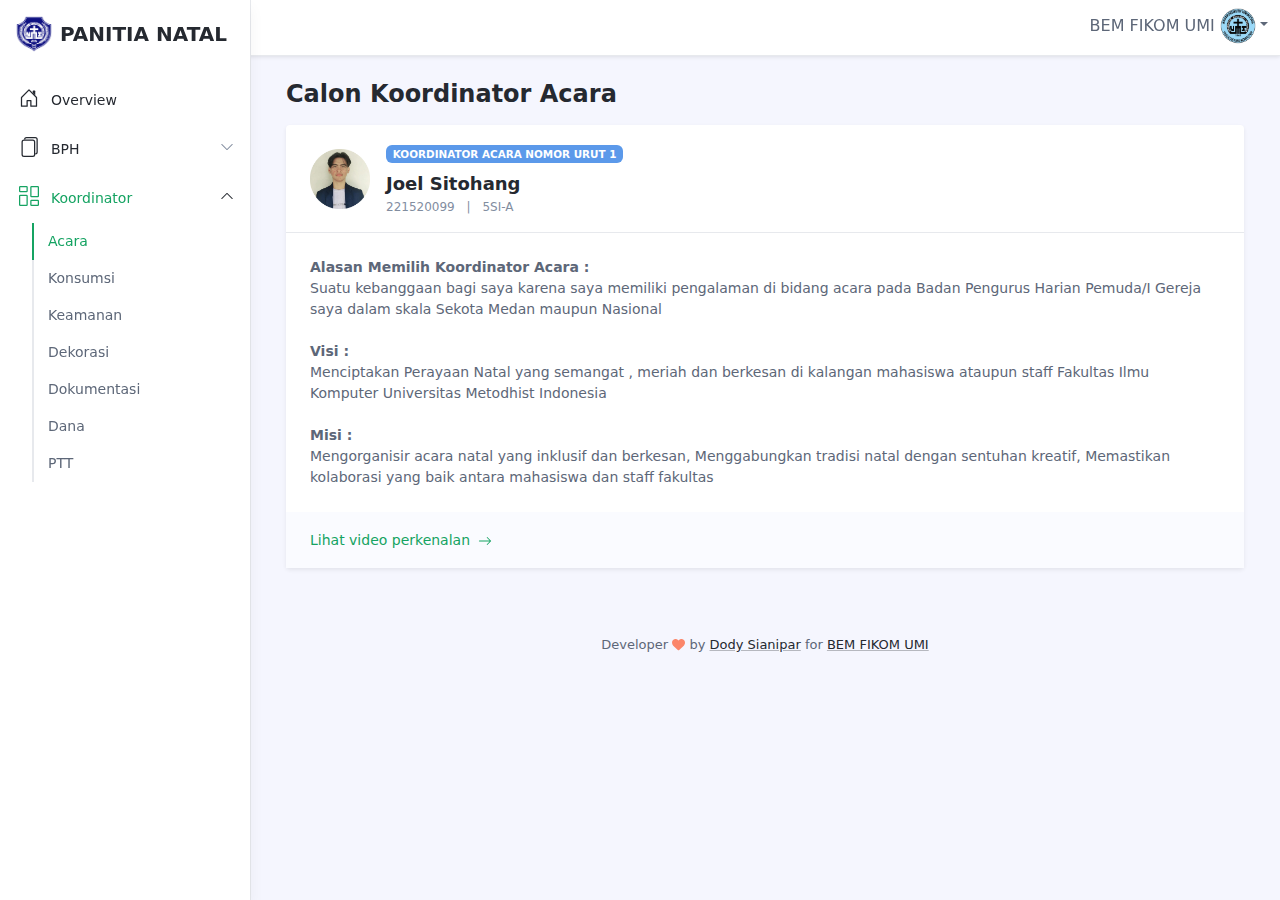
==== acara.html @ 50129f96 "Profil Panitia Natal 2023" ====
<!DOCTYPE html>
<html lang="en">
  <head>
    <title>Panitia Natal</title>

    <!-- Meta -->
    <meta charset="utf-8" />
    <meta http-equiv="X-UA-Compatible" content="IE=edge" />
    <meta name="viewport" content="width=device-width, initial-scale=1.0" />

    <meta name="description" content="Portal - Bootstrap 5 Admin Dashboard Template For Developers" />
    <meta name="author" content="Xiaoying Riley at 3rd Wave Media" />
    <link rel="shortcut icon" href="logobem.ico" />

    <!-- FontAwesome JS-->
    <script defer src="assets/plugins/fontawesome/js/all.min.js"></script>

    <!-- App CSS -->
    <link id="theme-style" rel="stylesheet" href="assets/css/portal.css" />
  </head>

  <body class="app">
    <header class="app-header fixed-top">
      <div class="app-header-inner">
        <div class="container-fluid py-2">
          <div class="app-header-content">
            <div class="row justify-content-between align-items-center">
              <div class="col-auto">
                <a id="sidepanel-toggler" class="sidepanel-toggler d-inline-block d-xl-none" href="#">
                  <svg xmlns="http://www.w3.org/2000/svg" width="30" height="30" viewBox="0 0 30 30" role="img">
                    <title>Menu</title>
                    <path stroke="currentColor" stroke-linecap="round" stroke-miterlimit="10" stroke-width="2" d="M4 7h22M4 15h22M4 23h22"></path>
                  </svg>
                </a>
              </div>
              <div class="app-utilities col-auto">
                <div class="app-utility-item app-user-dropdown dropdown">
                  <a class="dropdown-toggle" id="user-dropdown-toggle" data-bs-toggle="dropdown" href="#" role="button" aria-expanded="false"> BEM FIKOM UMI <img src="assets/images/logobem.png" alt="user profile" /></a>
                </div>
                <!--//app-user-dropdown-->
              </div>
              <!--//app-utilities-->
            </div>
            <!--//row-->
          </div>
          <!--//app-header-content-->
        </div>
        <!--//container-fluid-->
      </div>
      <!--//app-header-inner-->
      <div id="app-sidepanel" class="app-sidepanel sidepanel-hidden">
        <div id="sidepanel-drop" class="sidepanel-drop"></div>
        <div class="sidepanel-inner d-flex flex-column">
          <a href="#" id="sidepanel-close" class="sidepanel-close d-xl-none">&times;</a>
          <div class="app-branding">
            <a class="app-logo" href="index.html"><img class="logo-icon me-2" src="assets/images/logoumi.png" alt="logo" /><span class="logo-text">PANITIA NATAL</span></a>
          </div>
          <!--//app-branding-->
          <nav id="app-nav-main" class="app-nav app-nav-main flex-grow-1">
            <ul class="app-menu list-unstyled accordion" id="menu-accordion">
              <li class="nav-item">
                <!--//Bootstrap Icons: https://icons.getbootstrap.com/ -->
                <a class="nav-link" href="index.html">
                  <span class="nav-icon">
                    <svg width="1em" height="1em" viewBox="0 0 16 16" class="bi bi-house-door" fill="currentColor" xmlns="http://www.w3.org/2000/svg">
                      <path
                        fill-rule="evenodd"
                        d="M7.646 1.146a.5.5 0 0 1 .708 0l6 6a.5.5 0 0 1 .146.354v7a.5.5 0 0 1-.5.5H9.5a.5.5 0 0 1-.5-.5v-4H7v4a.5.5 0 0 1-.5.5H2a.5.5 0 0 1-.5-.5v-7a.5.5 0 0 1 .146-.354l6-6zM2.5 7.707V14H6v-4a.5.5 0 0 1 .5-.5h3a.5.5 0 0 1 .5.5v4h3.5V7.707L8 2.207l-5.5 5.5z"
                      />
                      <path fill-rule="evenodd" d="M13 2.5V6l-2-2V2.5a.5.5 0 0 1 .5-.5h1a.5.5 0 0 1 .5.5z" />
                    </svg>
                  </span>
                  <span class="nav-link-text">Overview</span> </a
                ><!--//nav-link-->
              </li>
              <!--//nav-item-->

              <!--//nav-item-->

              <!--//nav-item-->
              <li class="nav-item has-submenu">
                <!--//Bootstrap Icons: https://icons.getbootstrap.com/ -->
                <a class="nav-link submenu-toggle" href="#" data-bs-toggle="collapse" data-bs-target="#submenu-1" aria-expanded="false" aria-controls="submenu-1">
                  <span class="nav-icon">
                    <!--//Bootstrap Icons: https://icons.getbootstrap.com/ -->
                    <svg width="1em" height="1em" viewBox="0 0 16 16" class="bi bi-files" fill="currentColor" xmlns="http://www.w3.org/2000/svg">
                      <path fill-rule="evenodd" d="M4 2h7a2 2 0 0 1 2 2v10a2 2 0 0 1-2 2H4a2 2 0 0 1-2-2V4a2 2 0 0 1 2-2zm0 1a1 1 0 0 0-1 1v10a1 1 0 0 0 1 1h7a1 1 0 0 0 1-1V4a1 1 0 0 0-1-1H4z" />
                      <path d="M6 0h7a2 2 0 0 1 2 2v10a2 2 0 0 1-2 2v-1a1 1 0 0 0 1-1V2a1 1 0 0 0-1-1H6a1 1 0 0 0-1 1H4a2 2 0 0 1 2-2z" />
                    </svg>
                  </span>
                  <span class="nav-link-text">BPH</span>
                  <span class="submenu-arrow">
                    <svg width="1em" height="1em" viewBox="0 0 16 16" class="bi bi-chevron-down" fill="currentColor" xmlns="http://www.w3.org/2000/svg">
                      <path fill-rule="evenodd" d="M1.646 4.646a.5.5 0 0 1 .708 0L8 10.293l5.646-5.647a.5.5 0 0 1 .708.708l-6 6a.5.5 0 0 1-.708 0l-6-6a.5.5 0 0 1 0-.708z" />
                    </svg> </span
                  ><!--//submenu-arrow--> </a
                ><!--//nav-link-->
                <div id="submenu-1" class="collapse submenu submenu-1" data-bs-parent="#menu-accordion">
                  <ul class="submenu-list list-unstyled">
                    <li class="submenu-item"><a class="submenu-link" href="ketua.html">Ketua</a></li>
                    <li class="submenu-item"><a class="submenu-link" href="waket.html">Wakil Ketua</a></li>
                    <li class="submenu-item"><a class="submenu-link" href="sekretaris.html">Sekretaris</a></li>
                    <li class="submenu-item"><a class="submenu-link" href="bendahara.html">Bendahara</a></li>
                  </ul>
                </div>
              </li>

              <!--//nav-item-->
              <li class="nav-item has-submenu">
                <!--//Bootstrap Icons: https://icons.getbootstrap.com/ -->
                <a class="nav-link submenu-toggle active" href="#" data-bs-toggle="collapse" data-bs-target="#submenu-2" aria-expanded="true" aria-controls="submenu-2">
                  <span class="nav-icon">
                    <!--//Bootstrap Icons: https://icons.getbootstrap.com/ -->
                    <svg width="1em" height="1em" viewBox="0 0 16 16" class="bi bi-columns-gap" fill="currentColor" xmlns="http://www.w3.org/2000/svg">
                      <path
                        fill-rule="evenodd"
                        d="M6 1H1v3h5V1zM1 0a1 1 0 0 0-1 1v3a1 1 0 0 0 1 1h5a1 1 0 0 0 1-1V1a1 1 0 0 0-1-1H1zm14 12h-5v3h5v-3zm-5-1a1 1 0 0 0-1 1v3a1 1 0 0 0 1 1h5a1 1 0 0 0 1-1v-3a1 1 0 0 0-1-1h-5zM6 8H1v7h5V8zM1 7a1 1 0 0 0-1 1v7a1 1 0 0 0 1 1h5a1 1 0 0 0 1-1V8a1 1 0 0 0-1-1H1zm14-6h-5v7h5V1zm-5-1a1 1 0 0 0-1 1v7a1 1 0 0 0 1 1h5a1 1 0 0 0 1-1V1a1 1 0 0 0-1-1h-5z"
                      />
                    </svg>
                  </span>
                  <span class="nav-link-text">Koordinator</span>
                  <span class="submenu-arrow">
                    <svg width="1em" height="1em" viewBox="0 0 16 16" class="bi bi-chevron-down" fill="currentColor" xmlns="http://www.w3.org/2000/svg">
                      <path fill-rule="evenodd" d="M1.646 4.646a.5.5 0 0 1 .708 0L8 10.293l5.646-5.647a.5.5 0 0 1 .708.708l-6 6a.5.5 0 0 1-.708 0l-6-6a.5.5 0 0 1 0-.708z" />
                    </svg> </span
                  ><!--//submenu-arrow--> </a
                ><!--//nav-link-->
                <div id="submenu-2" class="collapse submenu submenu-2 show" data-bs-parent="#menu-accordion">
                  <ul class="submenu-list list-unstyled">
                    <li class="submenu-item"><a class="submenu-link active" href="acara.html">Acara</a></li>
                    <li class="submenu-item"><a class="submenu-link" href="konsumsi.html">Konsumsi</a></li>
                    <li class="submenu-item"><a class="submenu-link" href="keamanan.html">Keamanan</a></li>
                    <li class="submenu-item"><a class="submenu-link" href="dekorasi.html">Dekorasi</a></li>
                    <li class="submenu-item"><a class="submenu-link" href="dokumentasi.html">Dokumentasi</a></li>
                    <li class="submenu-item"><a class="submenu-link" href="dana.html">Dana</a></li>
                    <li class="submenu-item"><a class="submenu-link" href="ptt.html">PTT</a></li>
                  </ul>
                </div>
              </li>
              <!--//nav-item--> 
                <!--//nav-item-->
              </ul>
              <!--//footer-menu-->
            </nav>
          </div>
          <!--//app-sidepanel-footer-->
        </div>
        <!--//sidepanel-inner-->
      </div>
      <!--//app-sidepanel-->
    </header>
    <!--//app-header-->

    <div class="app-wrapper">
      <div class="app-content pt-3 p-md-3 p-lg-4">
        <div class="container-xl">
          <div class="position-relative mb-3">
            <div class="row g-3 justify-content-between">
              <div class="col-auto">
                <h1 class="app-page-title mb-0">Calon Koordinator Acara</h1>
              </div>
              <div class="col-auto">
                
                <!--//page-utilities-->
              </div>
            </div>
          </div>

          <div class="app-card app-card-notification shadow-sm mb-4">
            <div class="app-card-header px-4 py-3">
              <div class="row g-3 align-items-center">
                <div class="col-12 col-lg-auto text-center text-lg-start">
                  <img class="profile-image" src="assets/images/profiles/joel.png" alt="Profil Joel" />
                </div>
                <!--//col-->
                <div class="col-12 col-lg-auto text-center text-lg-start">
                  <div class="notification-type mb-2"><span class="badge bg-info">Koordinator acara nomor urut 1</span></div>
                  <h4 class="notification-title mb-1">Joel Sitohang</h4>

                  <ul class="notification-meta list-inline mb-0">
                    <li class="list-inline-item">221520099</li>
                    <li class="list-inline-item">|</li>
                    <li class="list-inline-item">5SI-A</li>
                  </ul>
                </div>
                <!--//col-->
              </div>
              <!--//row-->
            </div>
            <!--//app-card-header-->
            <div class="app-card-body p-4">
              <div class="notification-content">
                <b> Alasan Memilih Koordinator Acara :</b> <br />
                Suatu kebanggaan bagi saya karena saya memiliki pengalaman di bidang acara pada Badan Pengurus Harian Pemuda/I Gereja saya dalam skala Sekota Medan maupun Nasional
                <br />
                <br />
                <b> Visi : </b> <br />
                Menciptakan Perayaan Natal yang semangat , meriah dan berkesan di kalangan mahasiswa ataupun staff Fakultas Ilmu Komputer Universitas Metodhist Indonesia <br />
                <br />
                <b> Misi : </b> <br />
                Mengorganisir acara natal yang inklusif dan berkesan, Menggabungkan tradisi natal dengan sentuhan kreatif, Memastikan kolaborasi yang baik antara mahasiswa dan staff fakultas
              </div>
            </div>
            <!--//app-card-body-->
            <div class="app-card-footer px-4 py-3">
              <a class="action-link" href="https://www.instagram.com/p/Cy-0jbmPVsF/?hl=id"
                >Lihat video perkenalan<svg width="1em" height="1em" viewBox="0 0 16 16" class="bi bi-arrow-right ms-2" fill="currentColor" xmlns="http://www.w3.org/2000/svg">
                  <path fill-rule="evenodd" d="M1 8a.5.5 0 0 1 .5-.5h11.793l-3.147-3.146a.5.5 0 0 1 .708-.708l4 4a.5.5 0 0 1 0 .708l-4 4a.5.5 0 0 1-.708-.708L13.293 8.5H1.5A.5.5 0 0 1 1 8z" />
                </svg>
              </a>
            </div>
            <!--//app-card-footer-->
          </div>
          <!--//app-card-->
        </div>
        <!--//container-fluid-->
      </div>
      <!--//app-content-->

      <footer class="app-footer">
        <div class="container text-center py-3">
          <!--/* This template is free as long as you keep the footer attribution link. If you'd like to use the template without the attribution link, you can buy the commercial license via our website: themes.3rdwavemedia.com Thank you for your support. :) */-->
          <small class="copyright"
            >Developer <span class="sr-only">love</span><i class="fas fa-heart" style="color: #fb866a"></i> by <a class="app-link" href="https://www.instagram.com/dody.sianipar04/?hl=id" target="_blank">Dody Sianipar</a> for
            <a class="app-link" href="https://www.instagram.com/bemfikomumi_/?hl=id" target="_blank">BEM FIKOM UMI</a></small
          >
        </div>
      </footer>
      <!--//app-footer-->
    </div>

    <!--//app-wrapper-->

    <!-- Javascript -->
    <script src="assets/plugins/popper.min.js"></script>
    <script src="assets/plugins/bootstrap/js/bootstrap.min.js"></script>

    <!-- Page Specific JS -->
    <script src="assets/js/app.js"></script>
  </body>
</html>
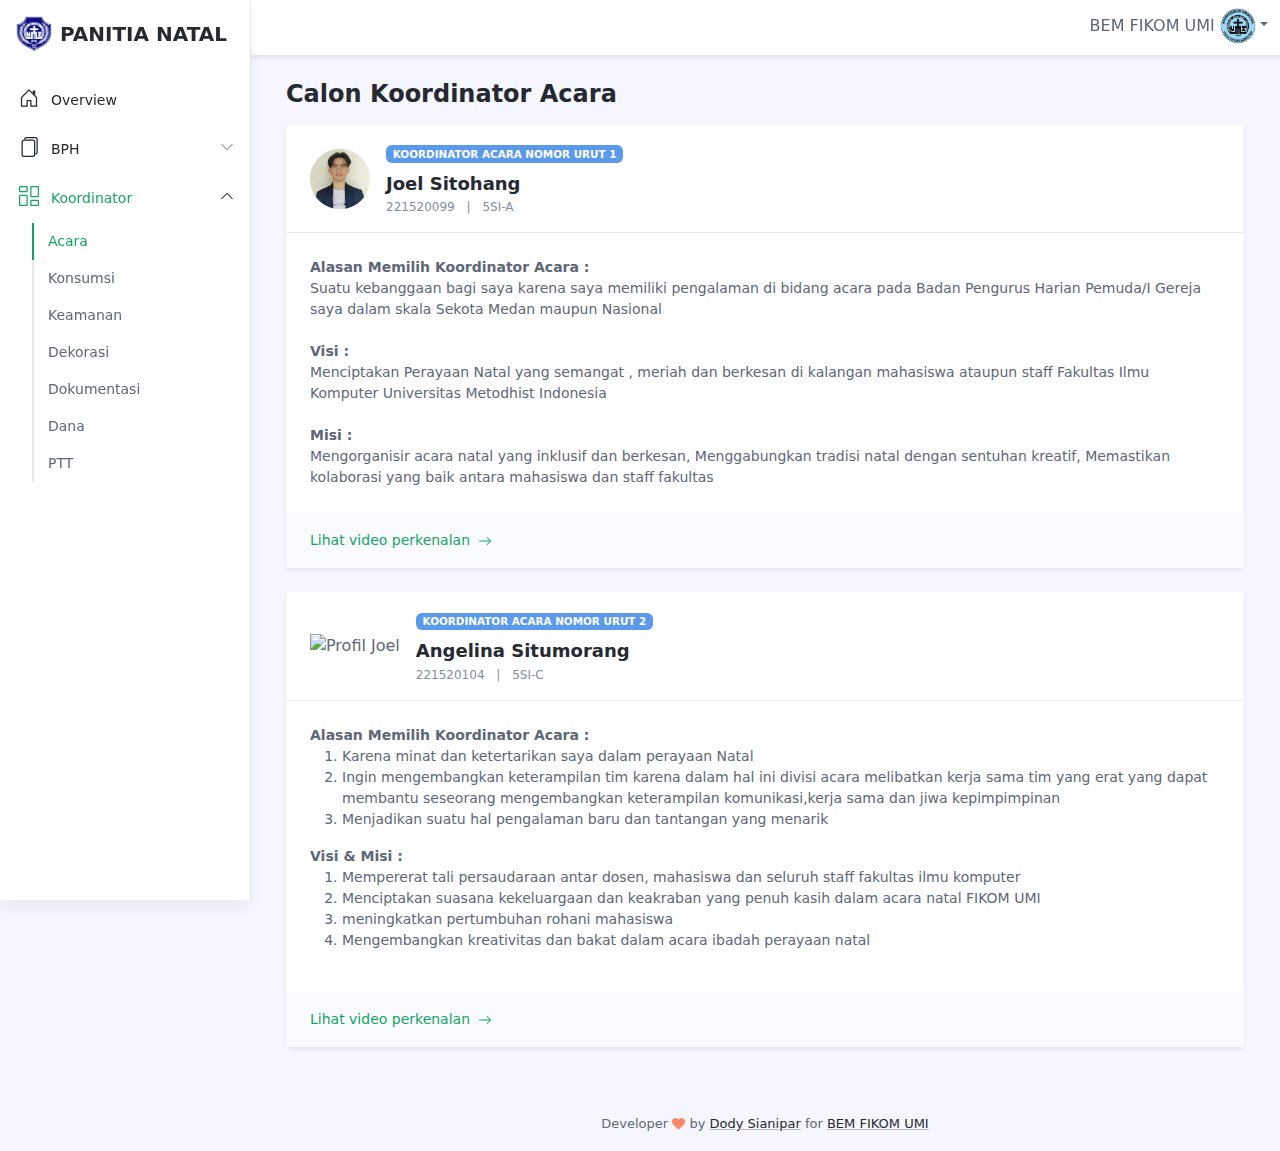
==== commit ec939389: "Profil Panitia Natal 2023" ====
--- a/acara.html
+++ b/acara.html
@@ -212,6 +212,58 @@
             <!--//app-card-footer-->
           </div>
           <!--//app-card-->
+
+          <div class="app-card app-card-notification shadow-sm mb-4">
+            <div class="app-card-header px-4 py-3">
+              <div class="row g-3 align-items-center">
+                <div class="col-12 col-lg-auto text-center text-lg-start">
+                  <img class="profile-image" src="assets/images/profiles/angelina.png" alt="Profil Joel" />
+                </div>
+                <!--//col-->
+                <div class="col-12 col-lg-auto text-center text-lg-start">
+                  <div class="notification-type mb-2"><span class="badge bg-info">Koordinator acara nomor urut 2</span></div>
+                  <h4 class="notification-title mb-1">Angelina Situmorang</h4>
+
+                  <ul class="notification-meta list-inline mb-0">
+                    <li class="list-inline-item">221520104</li>
+                    <li class="list-inline-item">|</li>
+                    <li class="list-inline-item">5SI-C</li>
+                  </ul>
+                </div>
+                <!--//col-->
+              </div>
+              <!--//row-->
+            </div>
+            <!--//app-card-header-->
+            <div class="app-card-body p-4">
+              <div class="notification-content">
+<b>Alasan Memilih Koordinator Acara :</b> <br>
+<ol>
+  <li>Karena minat dan ketertarikan saya dalam perayaan Natal</li>
+  <li>Ingin mengembangkan keterampilan tim karena dalam hal ini divisi acara melibatkan kerja sama tim yang erat yang dapat membantu seseorang mengembangkan keterampilan komunikasi,kerja sama dan jiwa kepimpimpinan</li>
+  <li>Menjadikan suatu hal pengalaman baru dan tantangan yang menarik</li>
+</ol>
+                <b> Visi & Misi : </b> <br />
+                <ol>
+                  <li>Mempererat tali persaudaraan antar dosen, mahasiswa dan seluruh staff fakultas ilmu komputer</li>
+                  <li>Menciptakan suasana kekeluargaan dan keakraban yang penuh kasih dalam acara natal FIKOM UMI</li>
+                  <li>meningkatkan pertumbuhan rohani mahasiswa</li>
+                  <li>Mengembangkan kreativitas dan bakat dalam acara ibadah perayaan natal</li>
+                </ol>
+              
+              </div>
+            </div>
+            <!--//app-card-body-->
+            <div class="app-card-footer px-4 py-3">
+              <a class="action-link" href="#blank"
+                >Lihat video perkenalan<svg width="1em" height="1em" viewBox="0 0 16 16" class="bi bi-arrow-right ms-2" fill="currentColor" xmlns="http://www.w3.org/2000/svg">
+                  <path fill-rule="evenodd" d="M1 8a.5.5 0 0 1 .5-.5h11.793l-3.147-3.146a.5.5 0 0 1 .708-.708l4 4a.5.5 0 0 1 0 .708l-4 4a.5.5 0 0 1-.708-.708L13.293 8.5H1.5A.5.5 0 0 1 1 8z" />
+                </svg>
+              </a>
+            </div>
+            <!--//app-card-footer-->
+          </div>
+
         </div>
         <!--//container-fluid-->
       </div>
